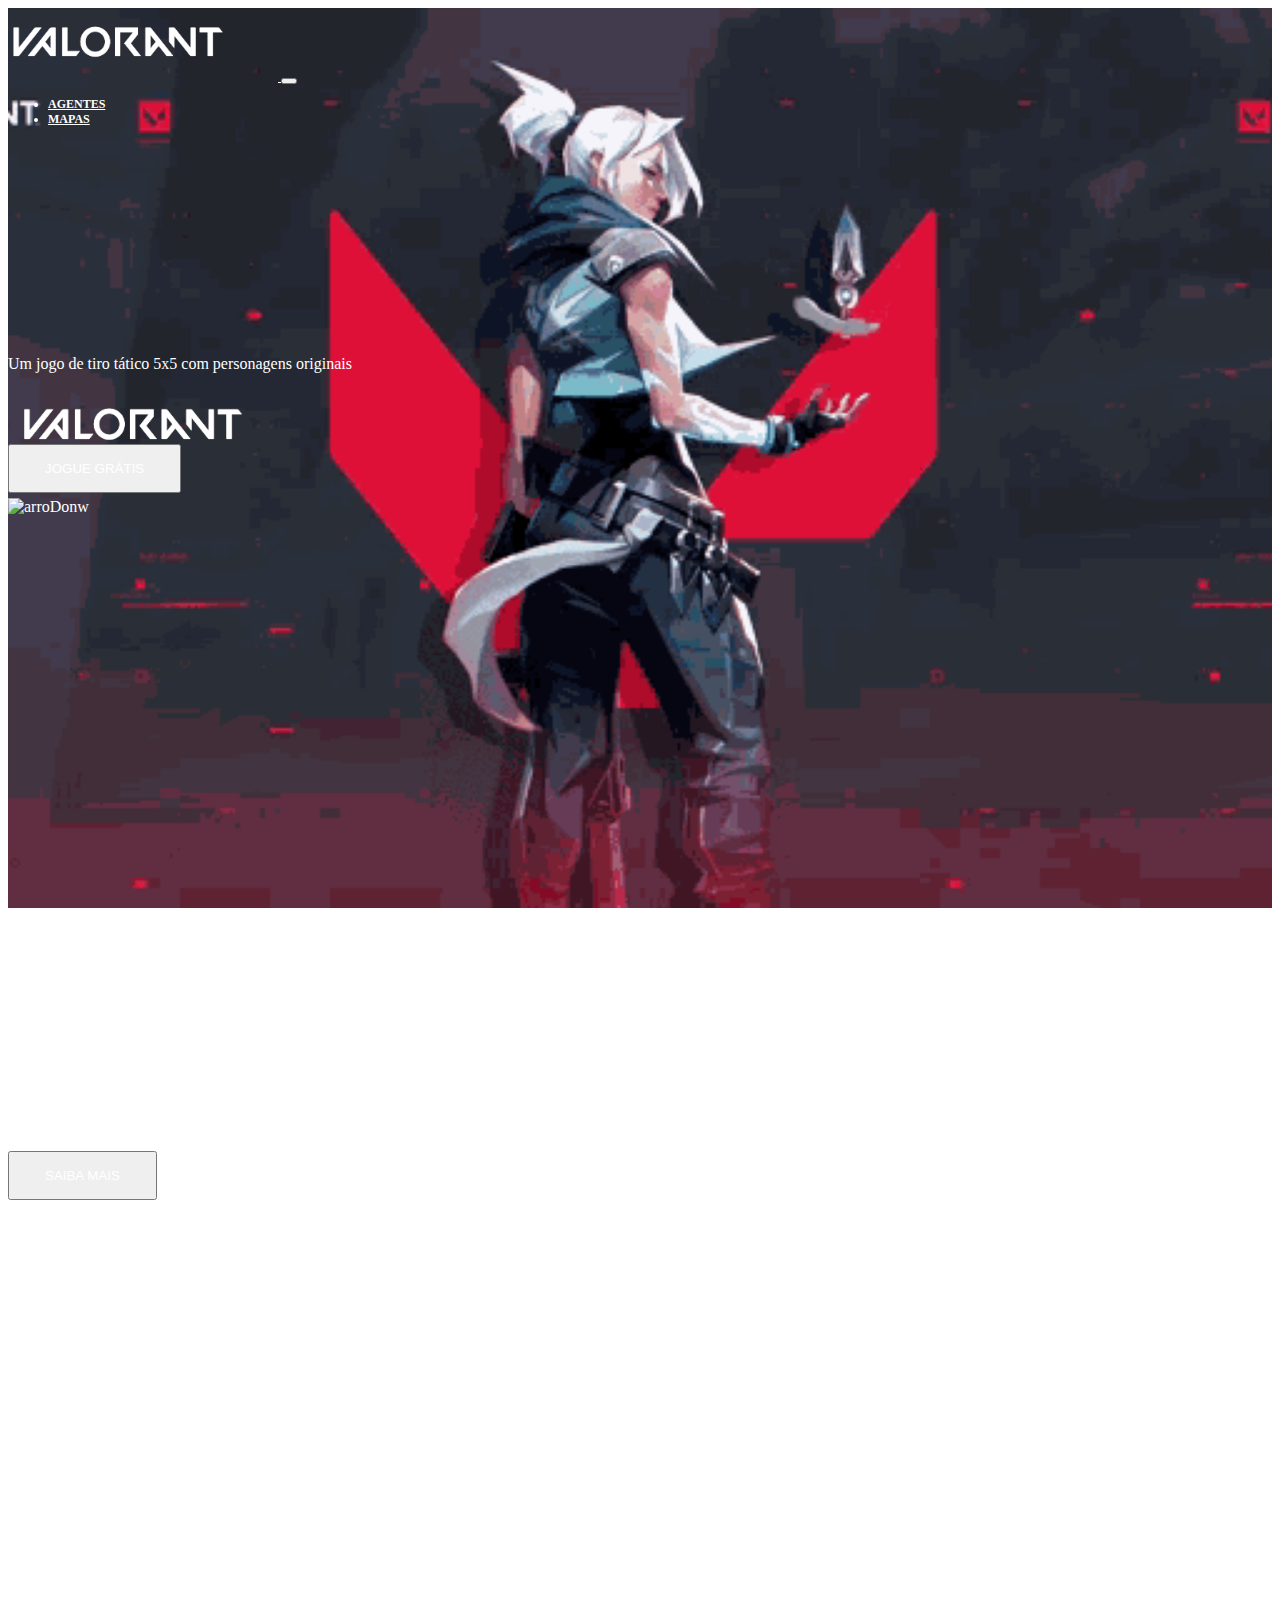
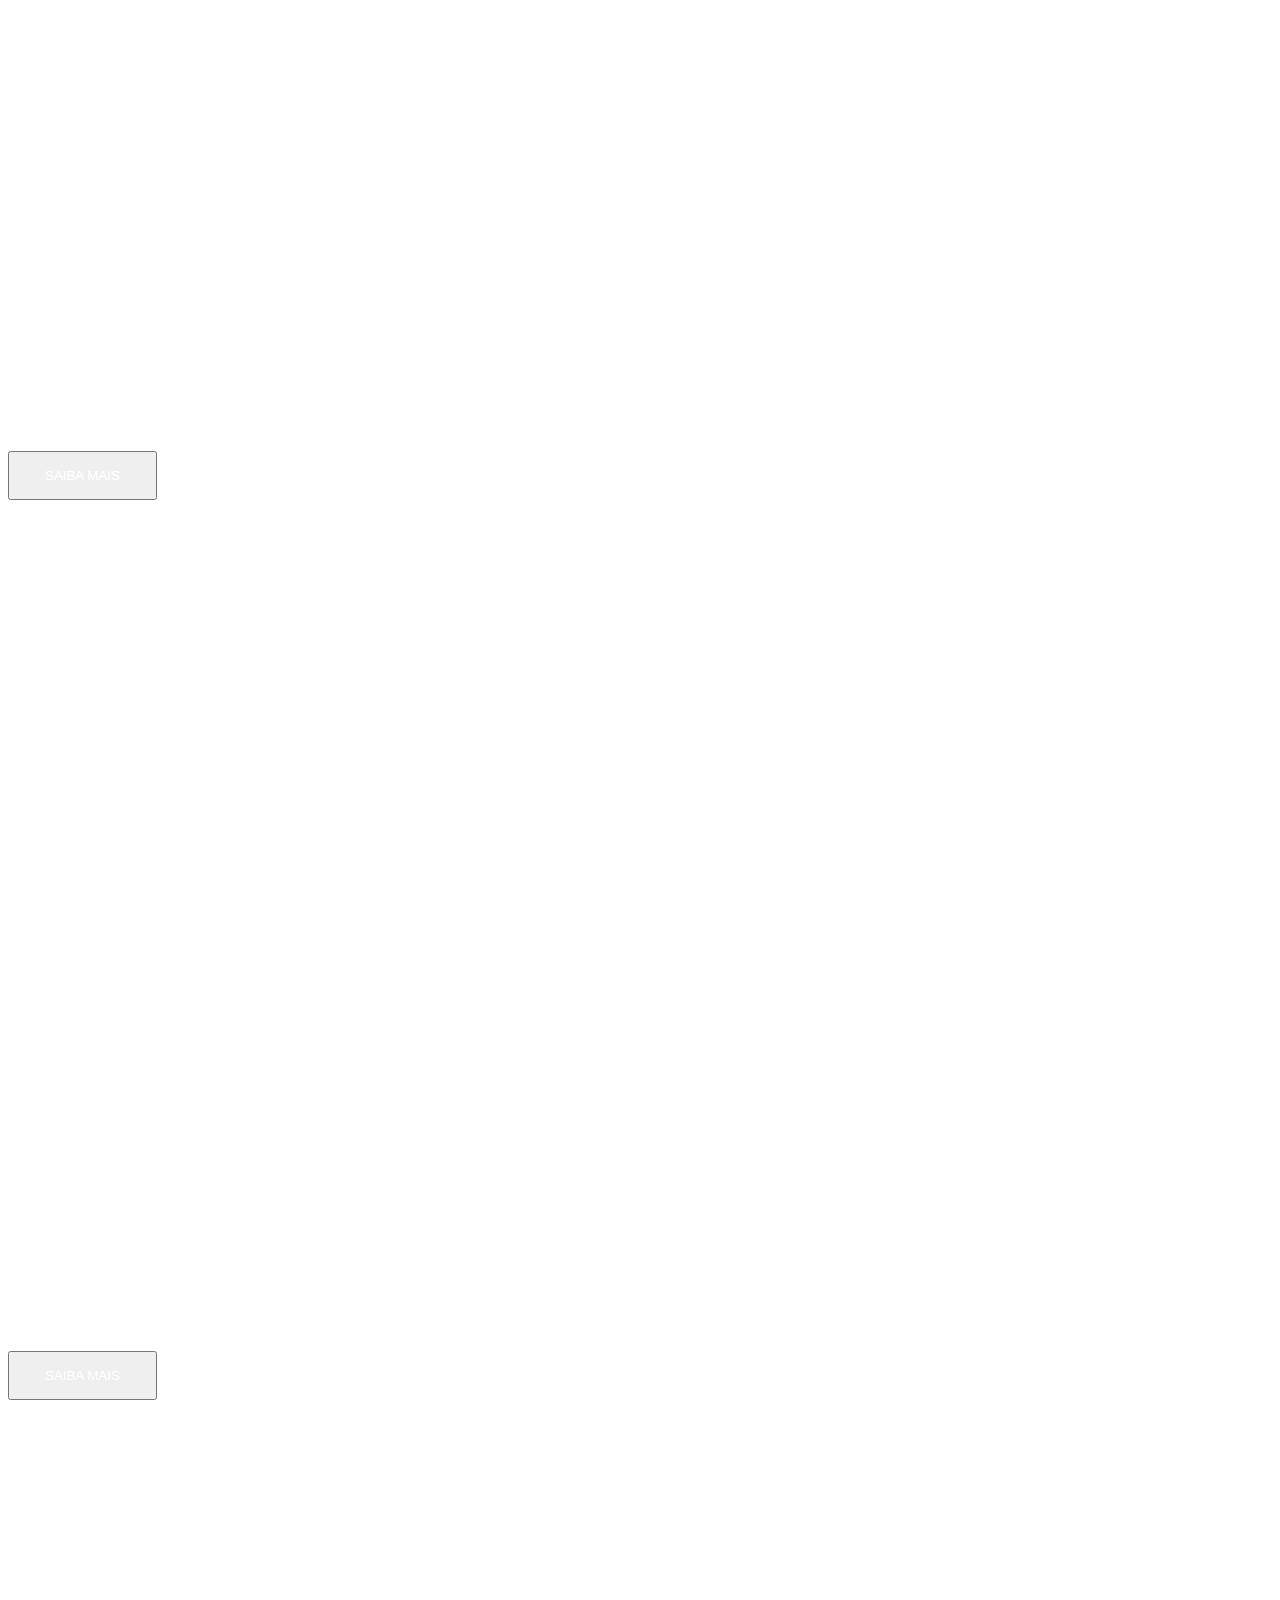
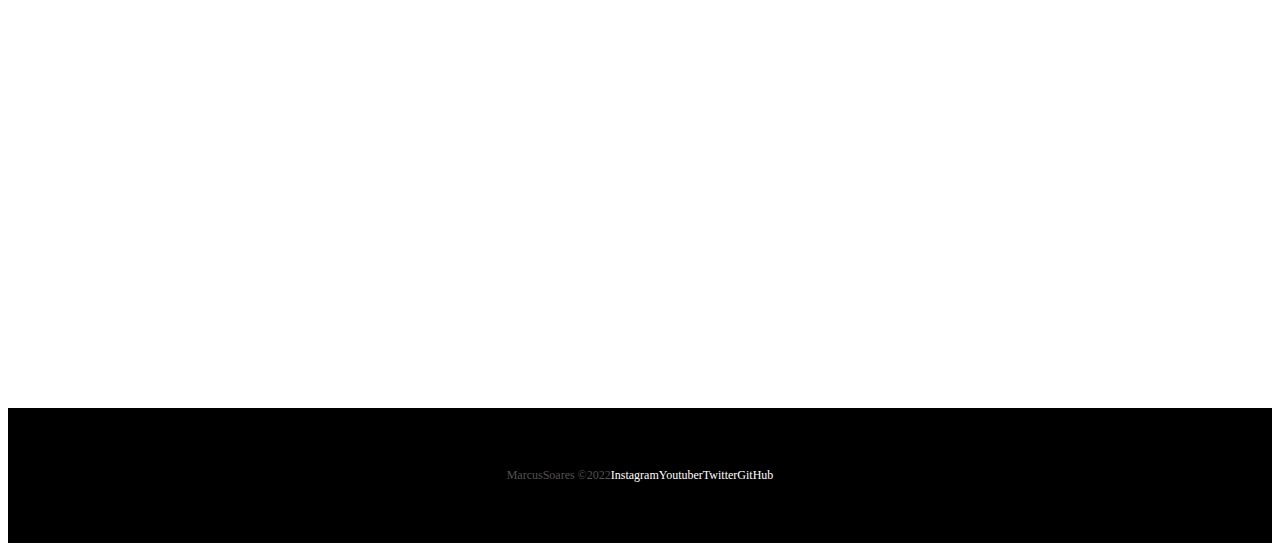
==== index.html @ 76ace1af "Initial commit" ====
<!DOCTYPE html>
<html lang="en">
<head>
    <meta charset="UTF-8">
    <meta http-equiv="X-UA-Compatible" content="IE=edge">
    <meta name="viewport" content="width=device-width, initial-scale=1.0">

    <!-- Css Bootstrap -->
    <link href="https://cdn.jsdelivr.net/npm/bootstrap@5.1.3/dist/css/bootstrap.min.css" rel="stylesheet" integrity="sha384-1BmE4kWBq78iYhFldvKuhfTAU6auU8tT94WrHftjDbrCEXSU1oBoqyl2QvZ6jIW3" crossorigin="anonymous">

    <!-- Lib text css -->

    <!-- Css -->
    <link rel="stylesheet" href="css/style.css">

    <link rel="shortcut icon" href="img/icon valorant.png" type="image/x-icon">
    <title>Valorant</title>
</head>
<body class="bg-danger">
    
    <div class="container-fluid container00 container01">
        <div class="container">
            <header class="header">
                <nav class="navbar navbar-expand-lg navbar-dark bg-transparent pt-4">
                    <div class="container-fluid">
                        <a href="index.html">
                            <img src="img/[CITYPNG.COM]HD Valorant White Text Logo PNG - 5019x1526.png" alt="logoOBX" class="logoPc img-fluid">
                        </a>

                        <button class="navbar-toggler" type="button" data-toggle="collapse" data-target="#navbarNav" aria-controls="navbarNav" aria-expanded="false" aria-label="Toggle navigation">
                            <span class="navbar-toggler-icon"></span>
                          </button>
                          <div class="collapse navbar-collapse" id="navbarNav">
                            <ul class="navbar-nav">
                              <li class="nav-item">
                                <a class="nav-link" href="falcon9.html" id="navItem">AGENTES</a>
                              </li>
                              <li class="nav-item">
                                <a class="nav-link" href="humanSpace.html" id="navItem">MAPAS</a>
                              </li>
                              
                            </ul>
                          </div>
                    </div>
                </nav>
            </header>

        </div>

        <div class="container titlePadding">
            <p class="h5 " id="launchComing">
                Um jogo de tiro tático 5x5 com personagens originais
            </p>

            <p class=" mediumTitle">
                <img src="img/[CITYPNG.COM]HD Valorant White Text Logo PNG - 5019x1526.png" alt="" class="imgv">
            </p>    

            <button type="button" class="btn btn-outline-light mt-5" id="button">JOGUE GRÁTIS</button>

            <div class="container text-center ">
                <img src="img/Home/arrowDown.gif" class="arroDonw" alt="arroDonw">
            </div>

        </div>
    </div>

    <div class="container-fluid container00 container02">
        <div class="container titlePadding">
            <p class="h5" id="launchComing">
                IR PARA A PÁGINA DE NOTÍCIAS
            </p>
            <p class="h1 shortTitle">
                ÚLTIMAS NOTÍCIAS
            </p>
            <button type="button" class="btn btn-outline-light mt-5" id="button">SAIBA MAIS</button>
        </div>

    </div>

    <div class="container-fluid container00 container03">
        <div class="container titlePadding">
            <p class="h5" id="launchComing">
                AGENTES
            </p>
            <p class="h1 shortTitle">
                VENHA CONHECER NOSSOS AGENTES
            </p>
            <button type="button" class="btn btn-outline-light mt-5" id="button">SAIBA MAIS</button>
        </div>

    </div>

    <div class="container-fluid container00 container04">
        <div class="container titlePadding">

            <p class="h5" id="launchComing">
                MAPAS
            </p>

            <p class="h1 mediumTitle">
                VENHA CONHECER NOSSOS MAPAS
            </p>
            <button type="button" class="btn btn-outline-light mt-5" id="button">SAIBA MAIS</button>
        </div>

    </div>


    <footer class="container-fluid footer">
        <span class="me-4 copyOBC">
            MarcusSoares &copy;2022
        </span>

        <a href="" target="_blank" class="me-4">Instagram</a>
        <a href="" target="_blank" class="me-4">Youtuber</a>
        <a href="" target="_blank" class="me-4">Twitter</a>
        <a href="" target="_blank">GitHub</a>
    </footer>


    <!-- Js Bootstrap -->
    <script src="https://cdn.jsdelivr.net/npm/bootstrap@5.1.3/dist/js/bootstrap.bundle.min.js" integrity="sha384-ka7Sk0Gln4gmtz2MlQnikT1wXgYsOg+OMhuP+IlRH9sENBO0LRn5q+8nbTov4+1p" crossorigin="anonymous"></script> 

    <!-- Lib text Js -->
</body>
</html>
---- css/style.css ----
@import url("https://fonts.googleapis.com/css2?family=Rubik:wght@400;514&amp;display=swap");
* {
  color: white;
}

* {
  color: white;
}

.header {
  font-size: 12px;
  font-weight: bold;
}
.header #navItem {
  color: white;
}
.header #navItem:hover {
  color: #b9b9b9;
}

.container00 {
  min-height: 100vh;
  background-size: cover;
  background-repeat: no-repeat;
  background-position: center;
}

.arroDonw {
  display: inline-block;
  width: 90px;
  margin-top: 5px;
}

.logoPc {
  width: 240px;
  margin-left: -10px;
  margin-right: 40px;
}

#button {
  padding: 15px 35px;
}

.footer {
  background-color: black;
  height: 15vh;
  font-size: 12px;
  font-weight: 500;
  display: flex;
  align-items: center;
  justify-content: center;
}
.footer a {
  text-decoration: none;
  color: white;
}
.footer a:hover {
  color: #b9b9b9;
}
.footer .copyOBC {
  color: #555252;
}

@media (max-width: 405px) {
  .logoPc {
    width: 180px;
    margin-top: 15px;
  }
  .footer {
    font-size: 10px;
  }
}
@media (max-width: 350px) {
  .logoPc {
    width: 150px;
    margin-top: 15px;
  }
}
.container00.container01 {
  background-image: url(../../img/home/p4.gif);
}
.container00.container02 {
  background-image: url(../../img/Home/p1.jpg);
}
.container00.container03 {
  background-image: url(../../img/Home/p2.jpg);
}
.container00.container04 {
  background-image: url(../../img/Home/p3.png);
}

.imgv {
  width: 250px;
}

.titlePadding {
  padding-top: 200px;
}

.shortTitle {
  width: 550px;
  margin-bottom: -25px;
}

.mediumTitle {
  width: 650px;
  margin-bottom: -25px;
}

@media (max-width: 750px) {
  .titlePadding {
    padding-top: 120px;
  }
  .shortTitle, .mediumTitle {
    width: auto;
    font-size: 50px;
  }
}
@media (max-width: 380px) {
  .shortTitle, .mediumTitle {
    width: auto;
    font-size: 30px;
  }
}

/*# sourceMappingURL=style.css.map */
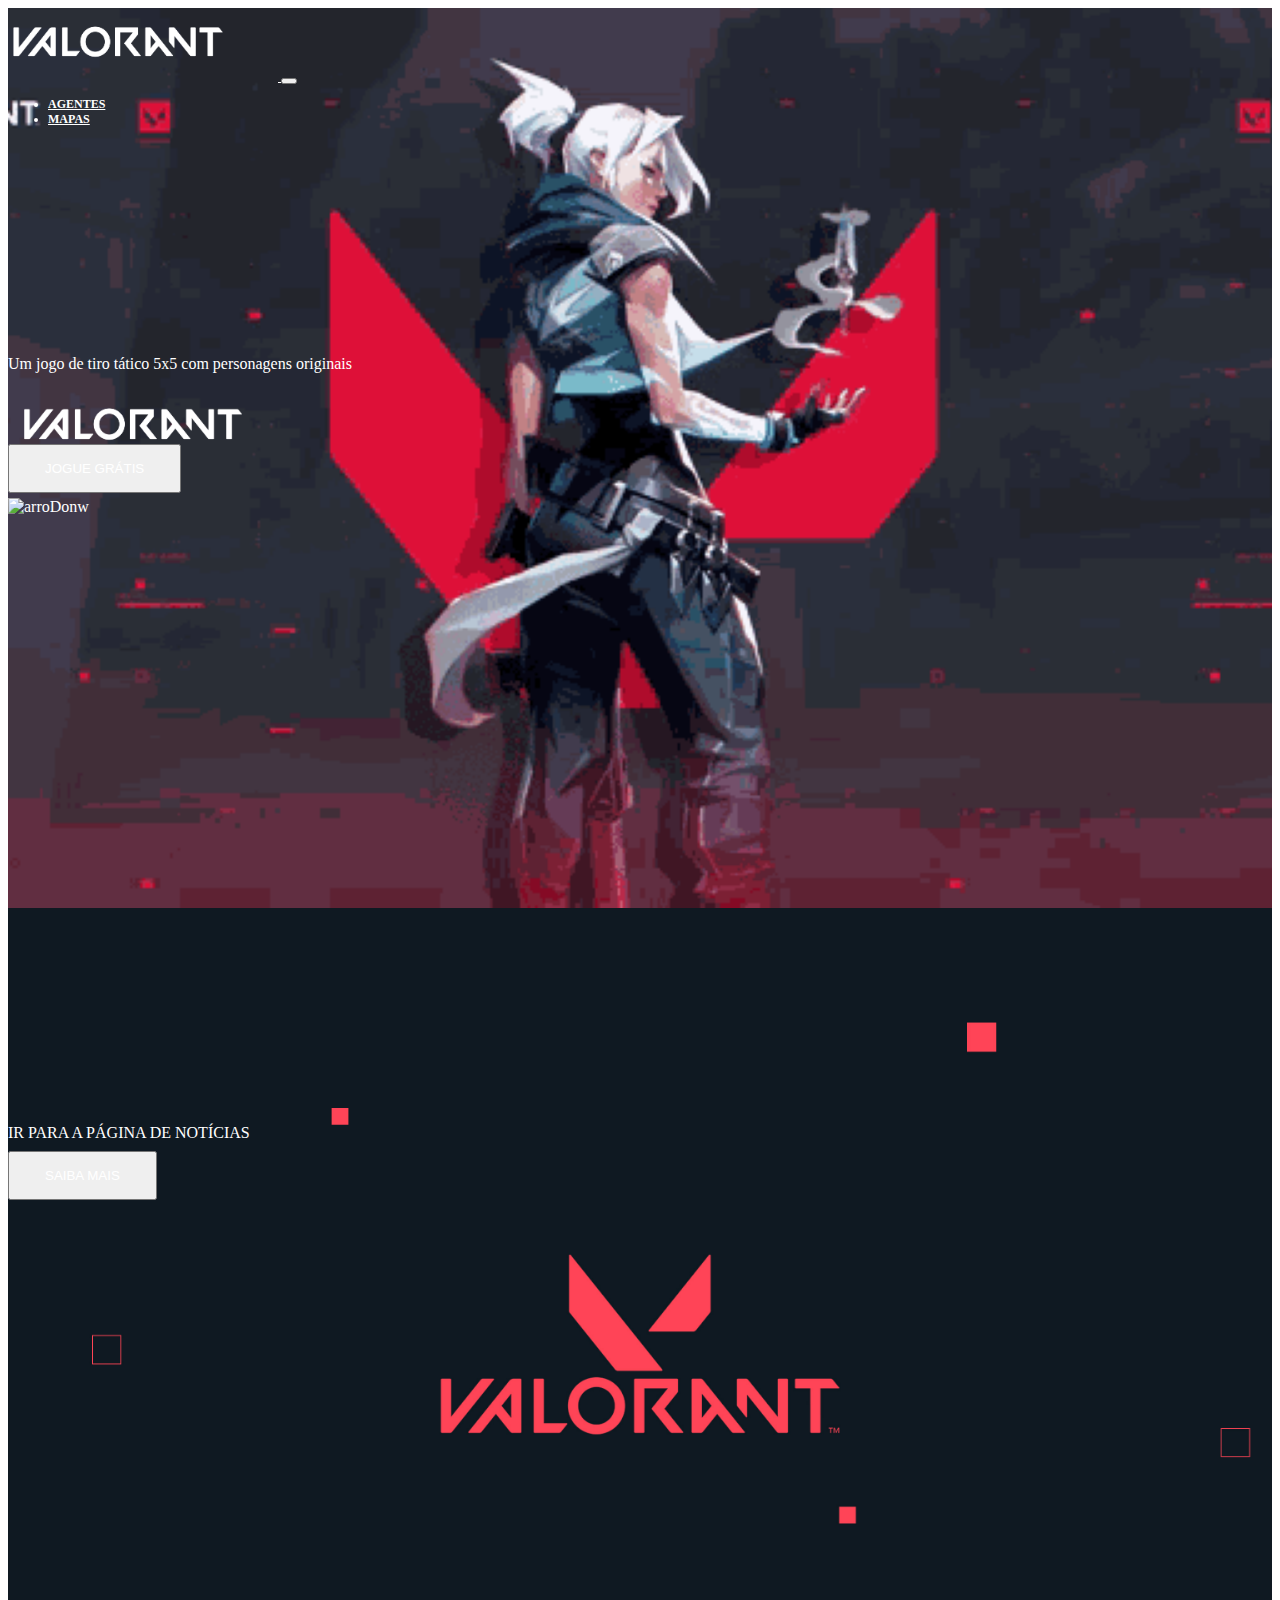
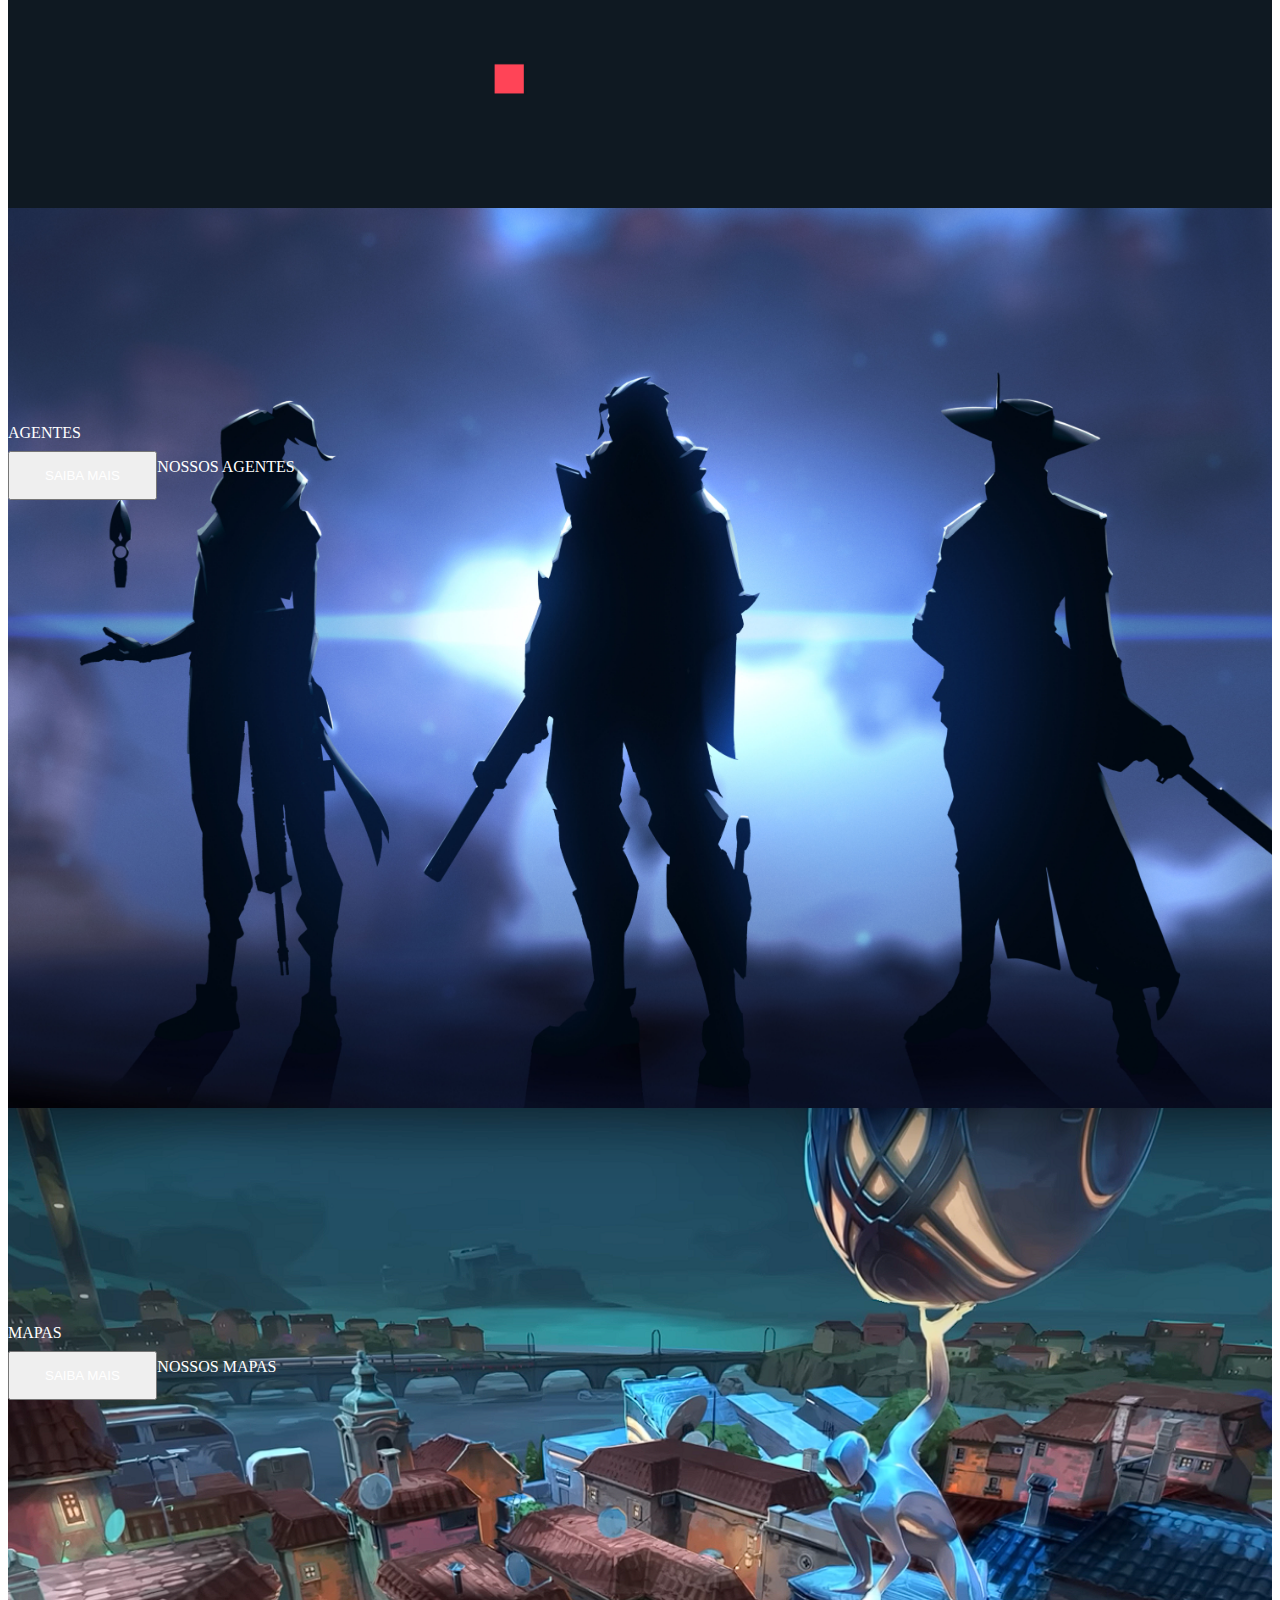
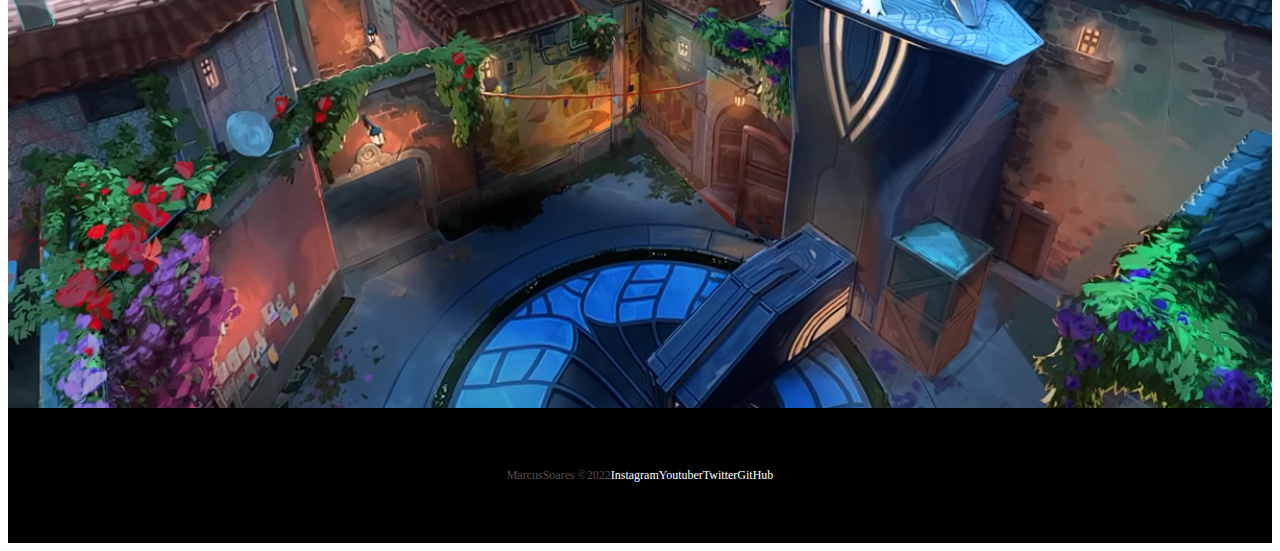
==== commit 3757eddb: "." ====
--- a/index.html
+++ b/index.html
@@ -6,7 +6,9 @@
     <meta name="viewport" content="width=device-width, initial-scale=1.0">
 
     <!-- Css Bootstrap -->
-    <link href="https://cdn.jsdelivr.net/npm/bootstrap@5.1.3/dist/css/bootstrap.min.css" rel="stylesheet" integrity="sha384-1BmE4kWBq78iYhFldvKuhfTAU6auU8tT94WrHftjDbrCEXSU1oBoqyl2QvZ6jIW3" crossorigin="anonymous">
+    <link href="https://cdn.jsdelivr.net/npm/bootstrap@5.3.1/dist/css/bootstrap.min.css" rel="stylesheet" integrity="sha384-4bw+/aepP/YC94hEpVNVgiZdgIC5+VKNBQNGCHeKRQN+PtmoHDEXuppvnDJzQIu9" crossorigin="anonymous">
+
+    <link rel="stylesheet" href="https://cdn.jsdelivr.net/npm/bootstrap-icons@1.10.5/font/bootstrap-icons.css">
 
     <!-- Lib text css -->
 
@@ -120,7 +122,7 @@
 
 
     <!-- Js Bootstrap -->
-    <script src="https://cdn.jsdelivr.net/npm/bootstrap@5.1.3/dist/js/bootstrap.bundle.min.js" integrity="sha384-ka7Sk0Gln4gmtz2MlQnikT1wXgYsOg+OMhuP+IlRH9sENBO0LRn5q+8nbTov4+1p" crossorigin="anonymous"></script> 
+    <script src="https://cdn.jsdelivr.net/npm/bootstrap@5.3.1/dist/js/bootstrap.bundle.min.js" integrity="sha384-HwwvtgBNo3bZJJLYd8oVXjrBZt8cqVSpeBNS5n7C8IVInixGAoxmnlMuBnhbgrkm" crossorigin="anonymous"></script>
 
     <!-- Lib text Js -->
 </body>
--- a/css/style.css
+++ b/css/style.css
@@ -76,17 +76,20 @@
     margin-top: 15px;
   }
 }
-.container00.container01 {
+.container01 {
   background-image: url(../../img/home/p4.gif);
 }
-.container00.container02 {
-  background-image: url(../../img/Home/p1.jpg);
+
+.container02 {
+  background-image: url(../../img/home/p1.jpg);
 }
-.container00.container03 {
-  background-image: url(../../img/Home/p2.jpg);
+
+.container03 {
+  background-image: url(../../img/home/p2.jpg);
 }
-.container00.container04 {
-  background-image: url(../../img/Home/p3.png);
+
+.container04 {
+  background-image: url(../../img/home/p3.png);
 }
 
 .imgv {
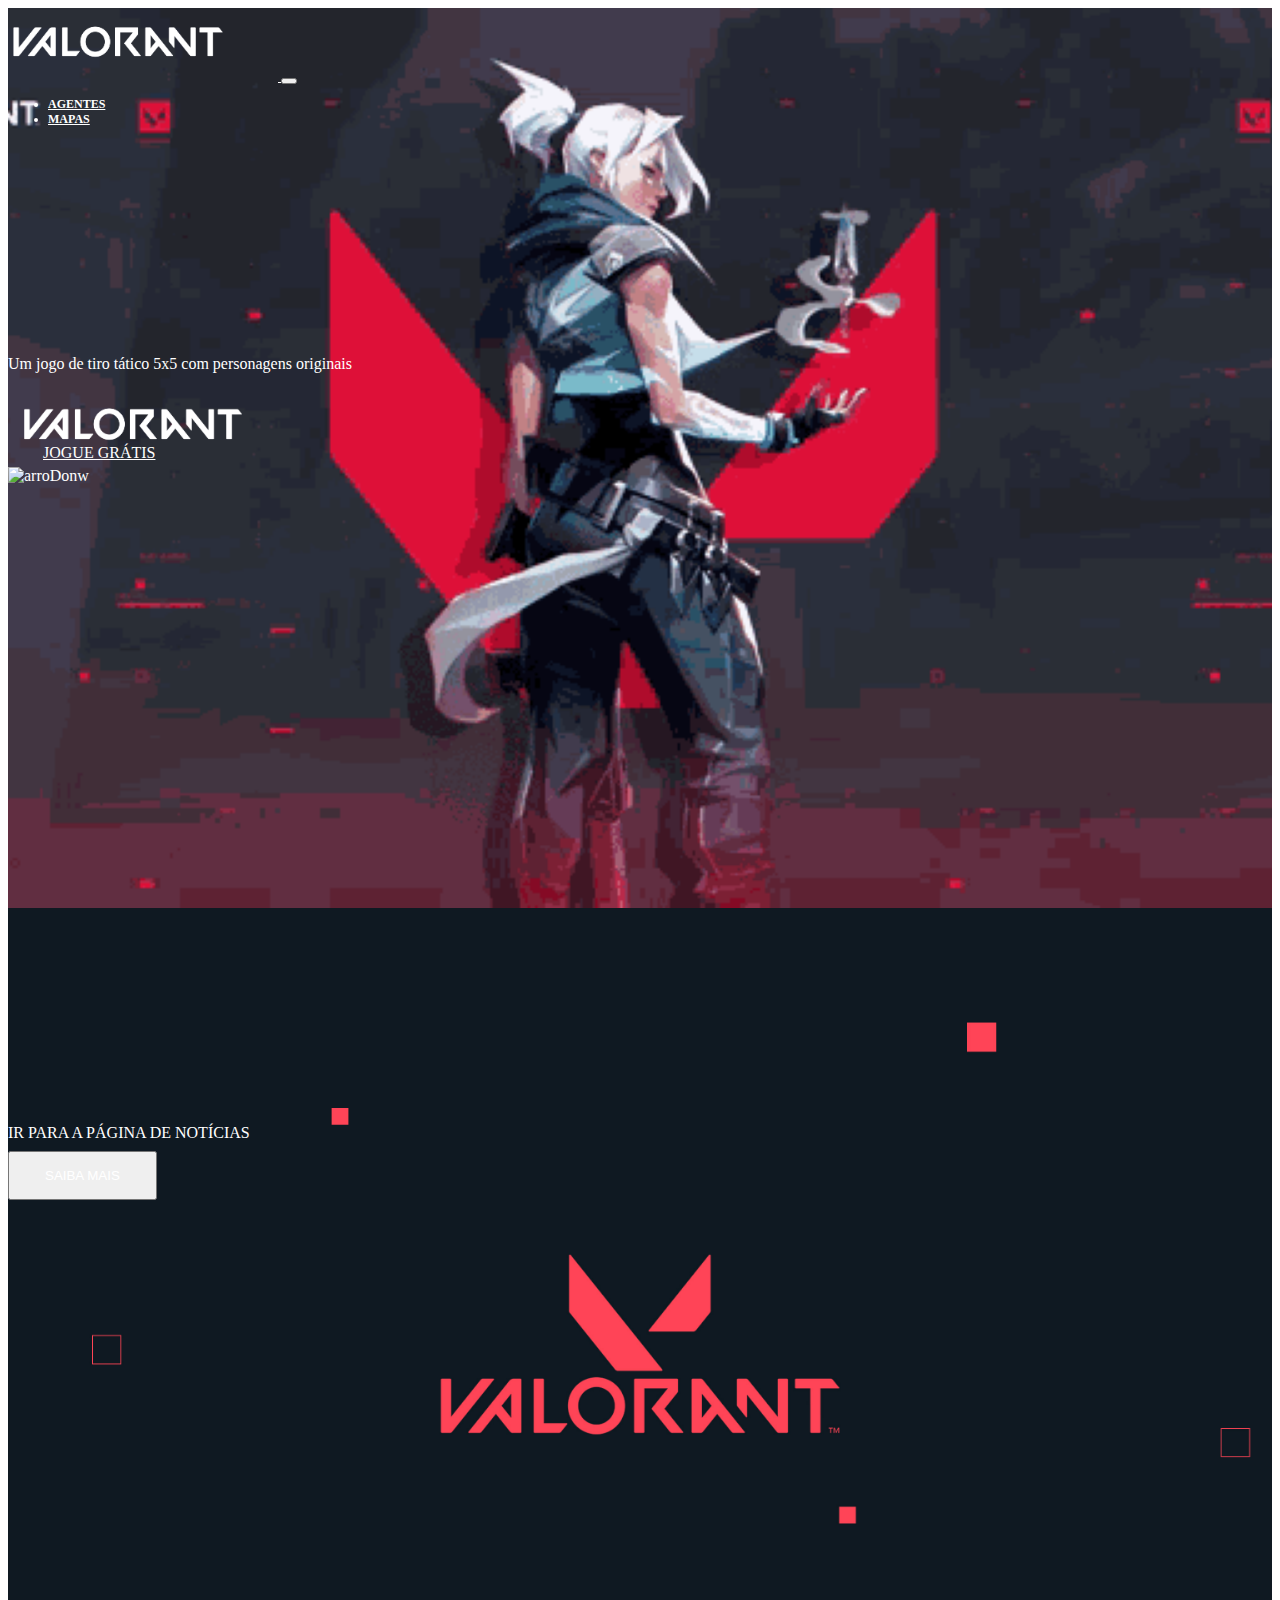
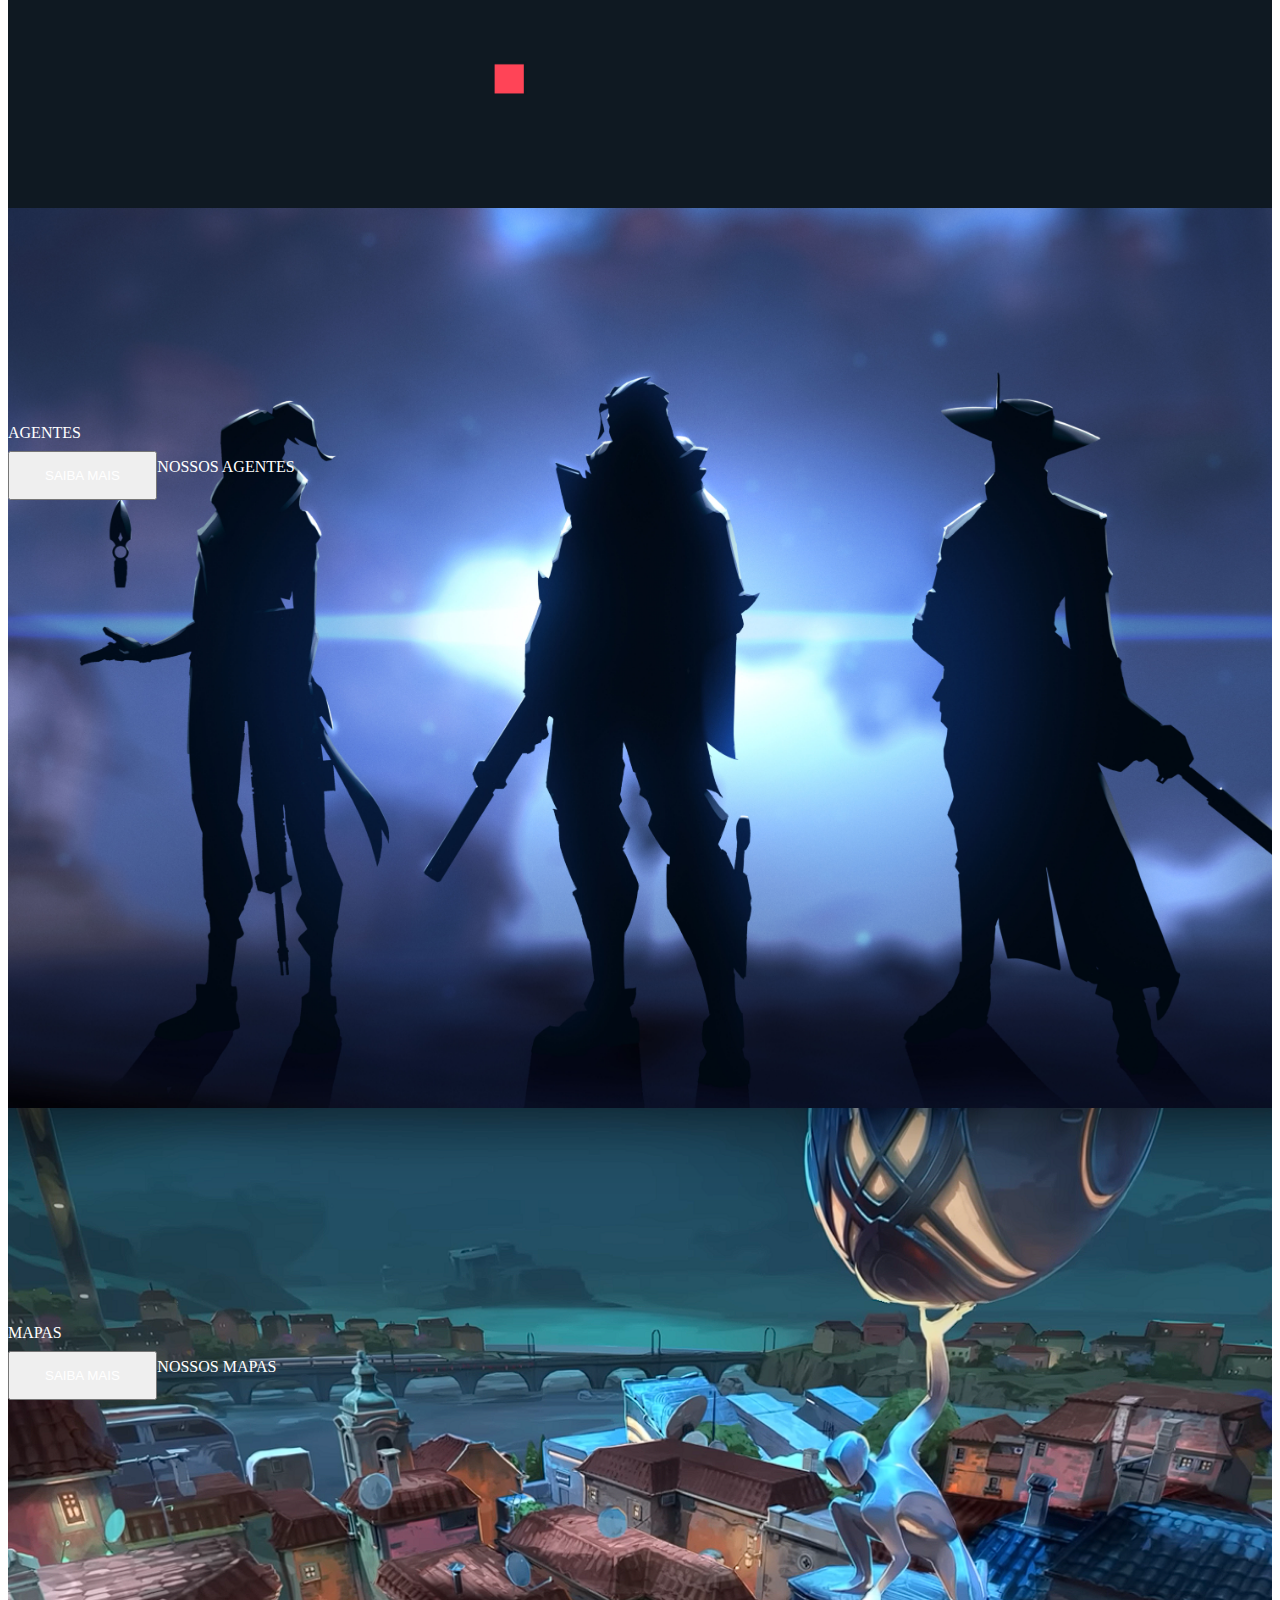
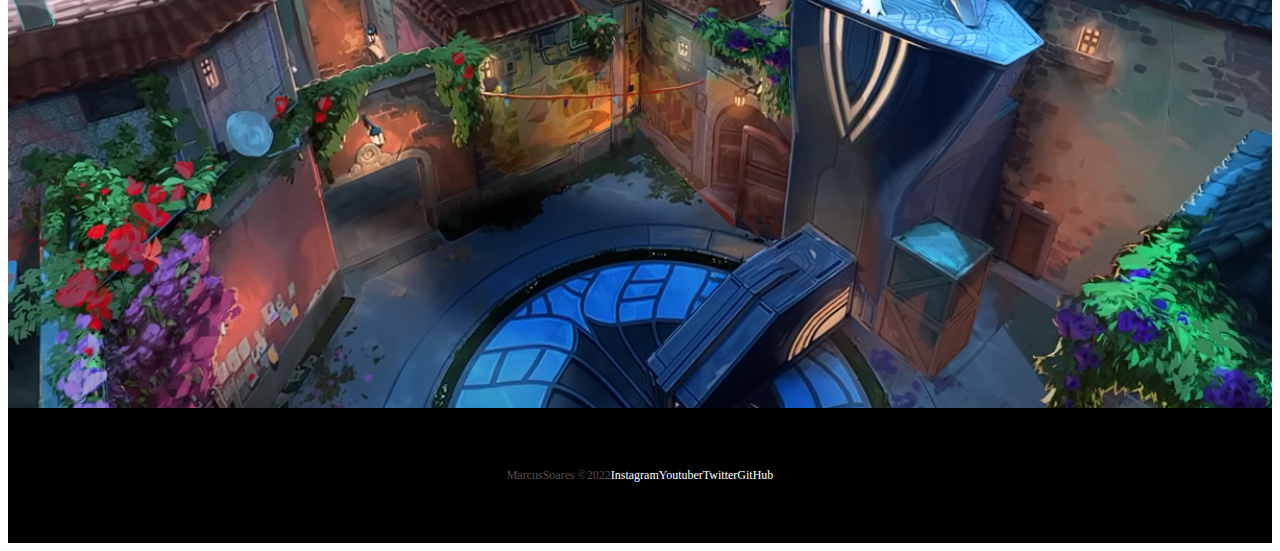
==== commit 78201c00: "atualizacao 0.001" ====
--- a/index.html
+++ b/index.html
@@ -35,10 +35,10 @@
                           <div class="collapse navbar-collapse" id="navbarNav">
                             <ul class="navbar-nav">
                               <li class="nav-item">
-                                <a class="nav-link" href="falcon9.html" id="navItem">AGENTES</a>
+                                <a class="nav-link" href="" id="navItem">AGENTES</a>
                               </li>
                               <li class="nav-item">
-                                <a class="nav-link" href="humanSpace.html" id="navItem">MAPAS</a>
+                                <a class="nav-link" href="maps.html" id="navItem">MAPAS</a>
                               </li>
                               
                             </ul>
@@ -58,7 +58,7 @@
                 <img src="img/[CITYPNG.COM]HD Valorant White Text Logo PNG - 5019x1526.png" alt="" class="imgv">
             </p>    
 
-            <button type="button" class="btn btn-outline-light mt-5" id="button">JOGUE GRÁTIS</button>
+            <a type="button" class="btn btn-outline-light mt-5" id="button" href="https://authenticate.riotgames.com/?client_id=prod-xsso-playvalorant&code_challenge=J9v2msazWaplgbl-F2va8V5GEUZ2dvTg0z9ITxeEjng&method=riot_identity_signup&platform=web&redirect_uri=https%3A%2F%2Fauth.riotgames.com%2Fauthorize%3Fclient_id%3Dprod-xsso-playvalorant%26code_challenge%3DJ9v2msazWaplgbl-F2va8V5GEUZ2dvTg0z9ITxeEjng%26code_challenge_method%3DS256%26prompt%3Dsignup%26redirect_uri%3Dhttps%253A%252F%252Fxsso.playvalorant.com%252Fredirect%26response_type%3Dcode%26scope%3Dopenid%2520account%2520email%26show_region%3Dtrue%26state%3Dcb45c43f4317341e959149dd59%26uri%3Dhttps%253A%252F%252Fplayvalorant.com%252Fpt-br%252Fdownload&show_region=true">JOGUE GRÁTIS</a>
 
             <div class="container text-center ">
                 <img src="img/Home/arrowDown.gif" class="arroDonw" alt="arroDonw">
--- a/css/style.css
+++ b/css/style.css
@@ -127,3 +127,7 @@
 }
 
 /*# sourceMappingURL=style.css.map */
+
+.cl{
+  
+}
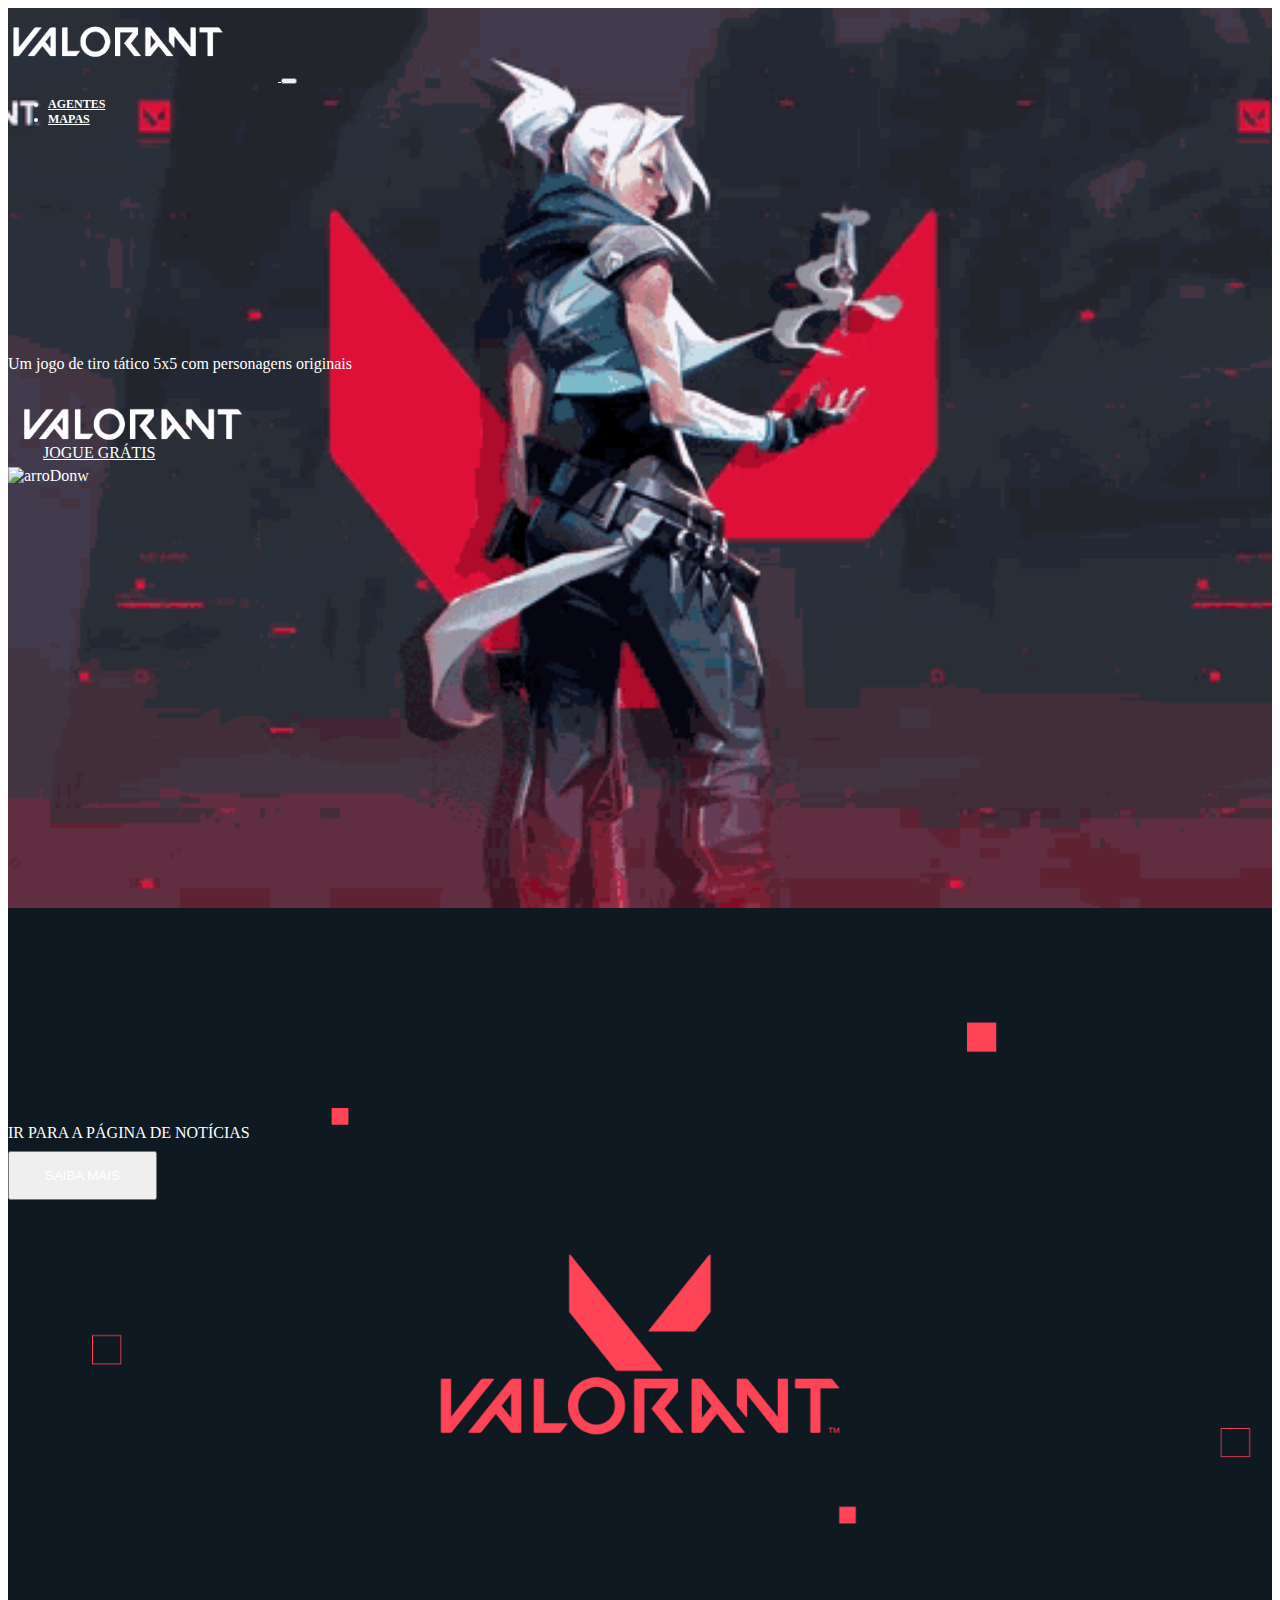
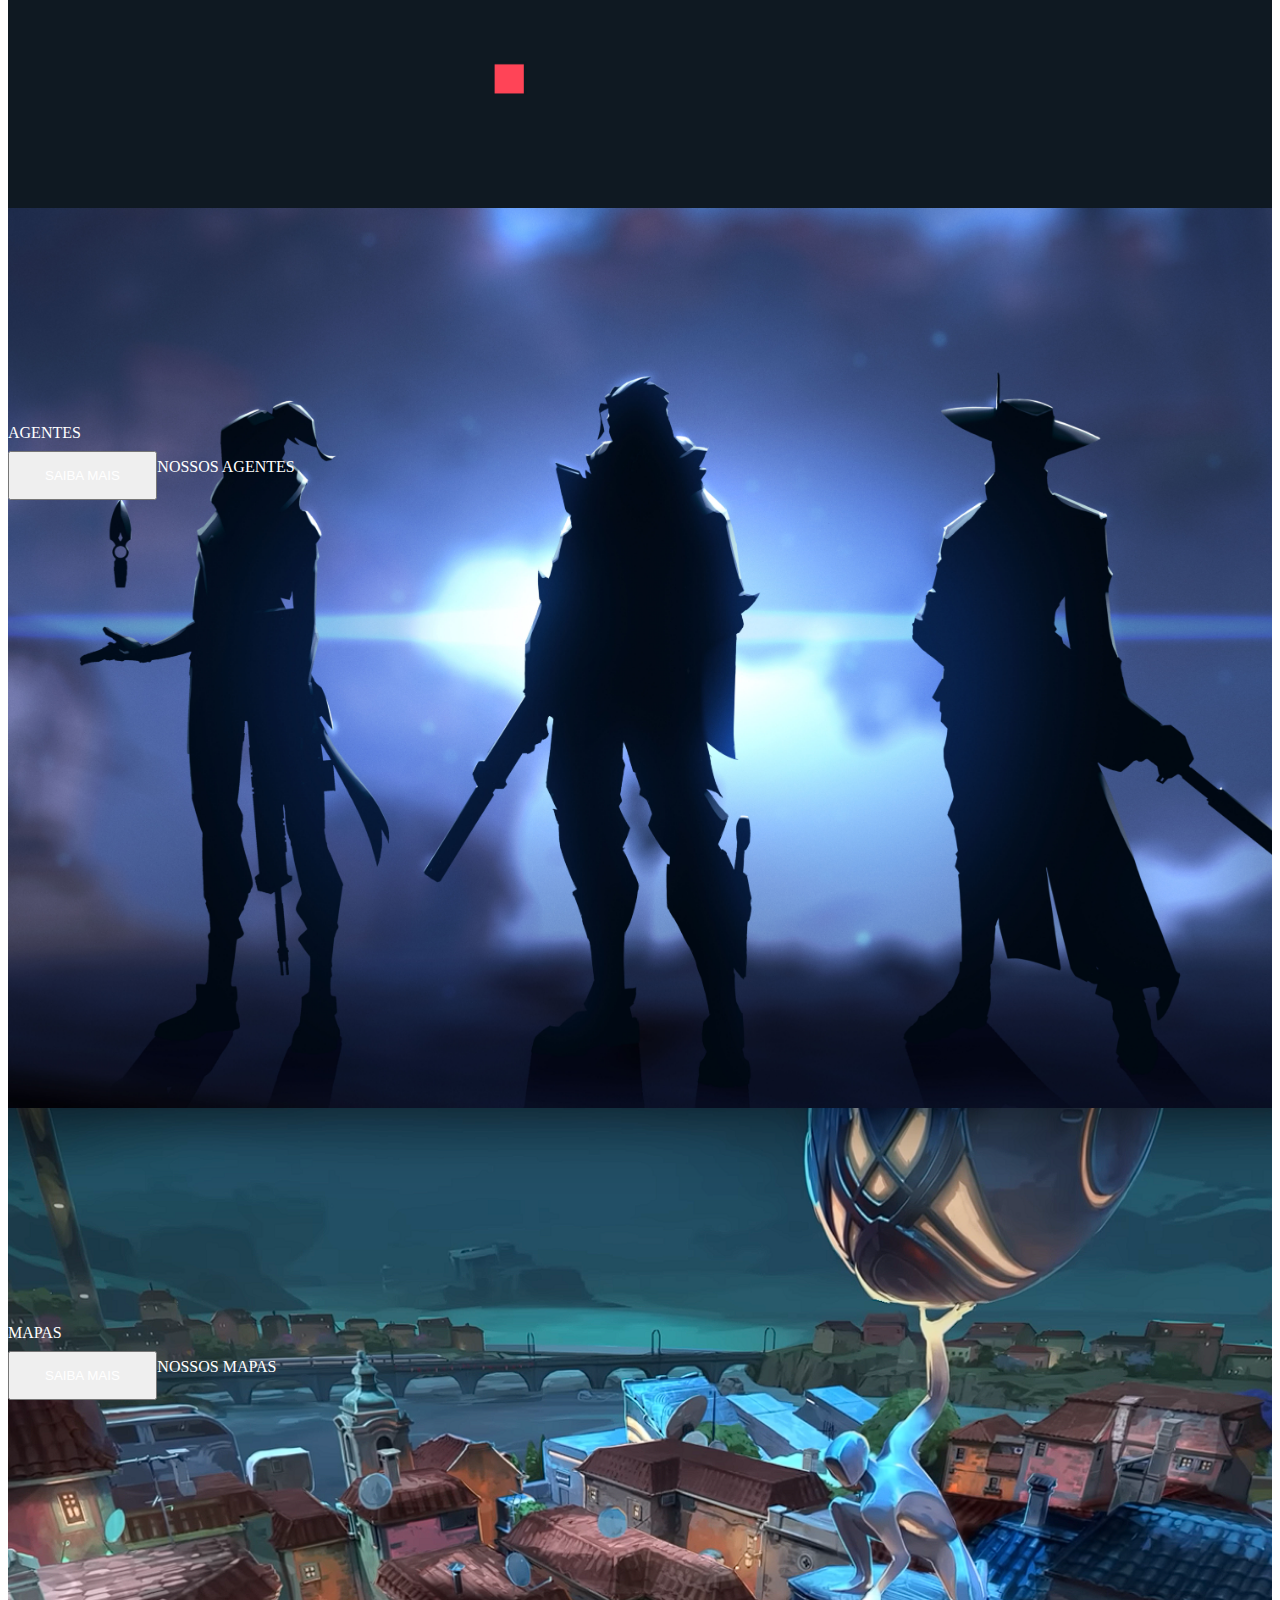
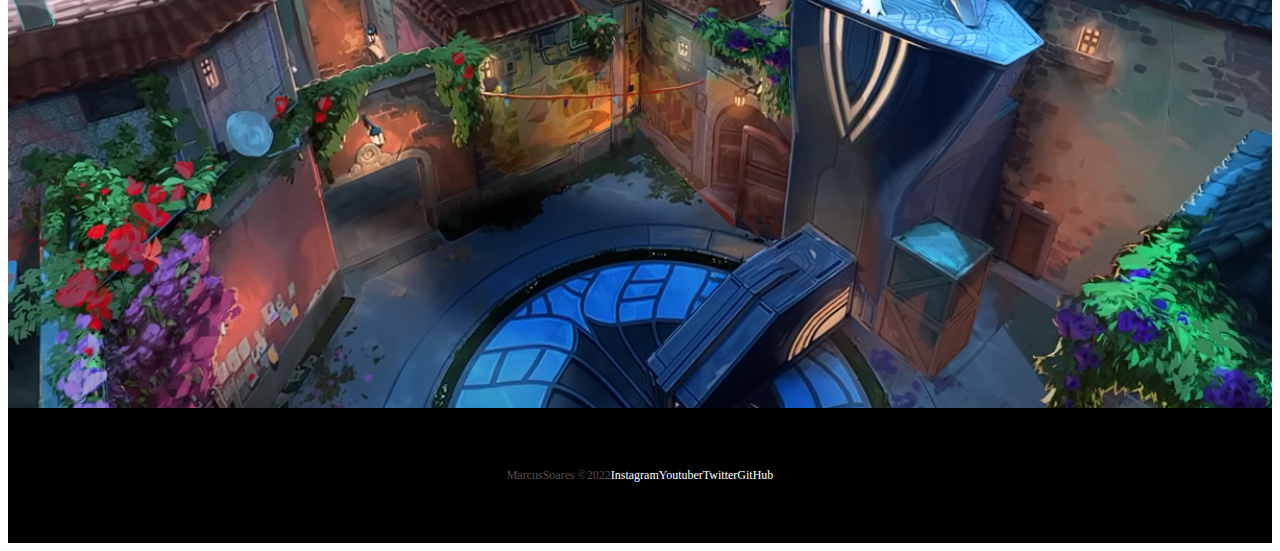
==== commit 57a40e39: "tentando" ====
--- a/index.html
+++ b/index.html
@@ -35,7 +35,7 @@
                           <div class="collapse navbar-collapse" id="navbarNav">
                             <ul class="navbar-nav">
                               <li class="nav-item">
-                                <a class="nav-link" href="" id="navItem">AGENTES</a>
+                                <a class="nav-link" href="agentes.html" id="navItem">AGENTES</a>
                               </li>
                               <li class="nav-item">
                                 <a class="nav-link" href="maps.html" id="navItem">MAPAS</a>
